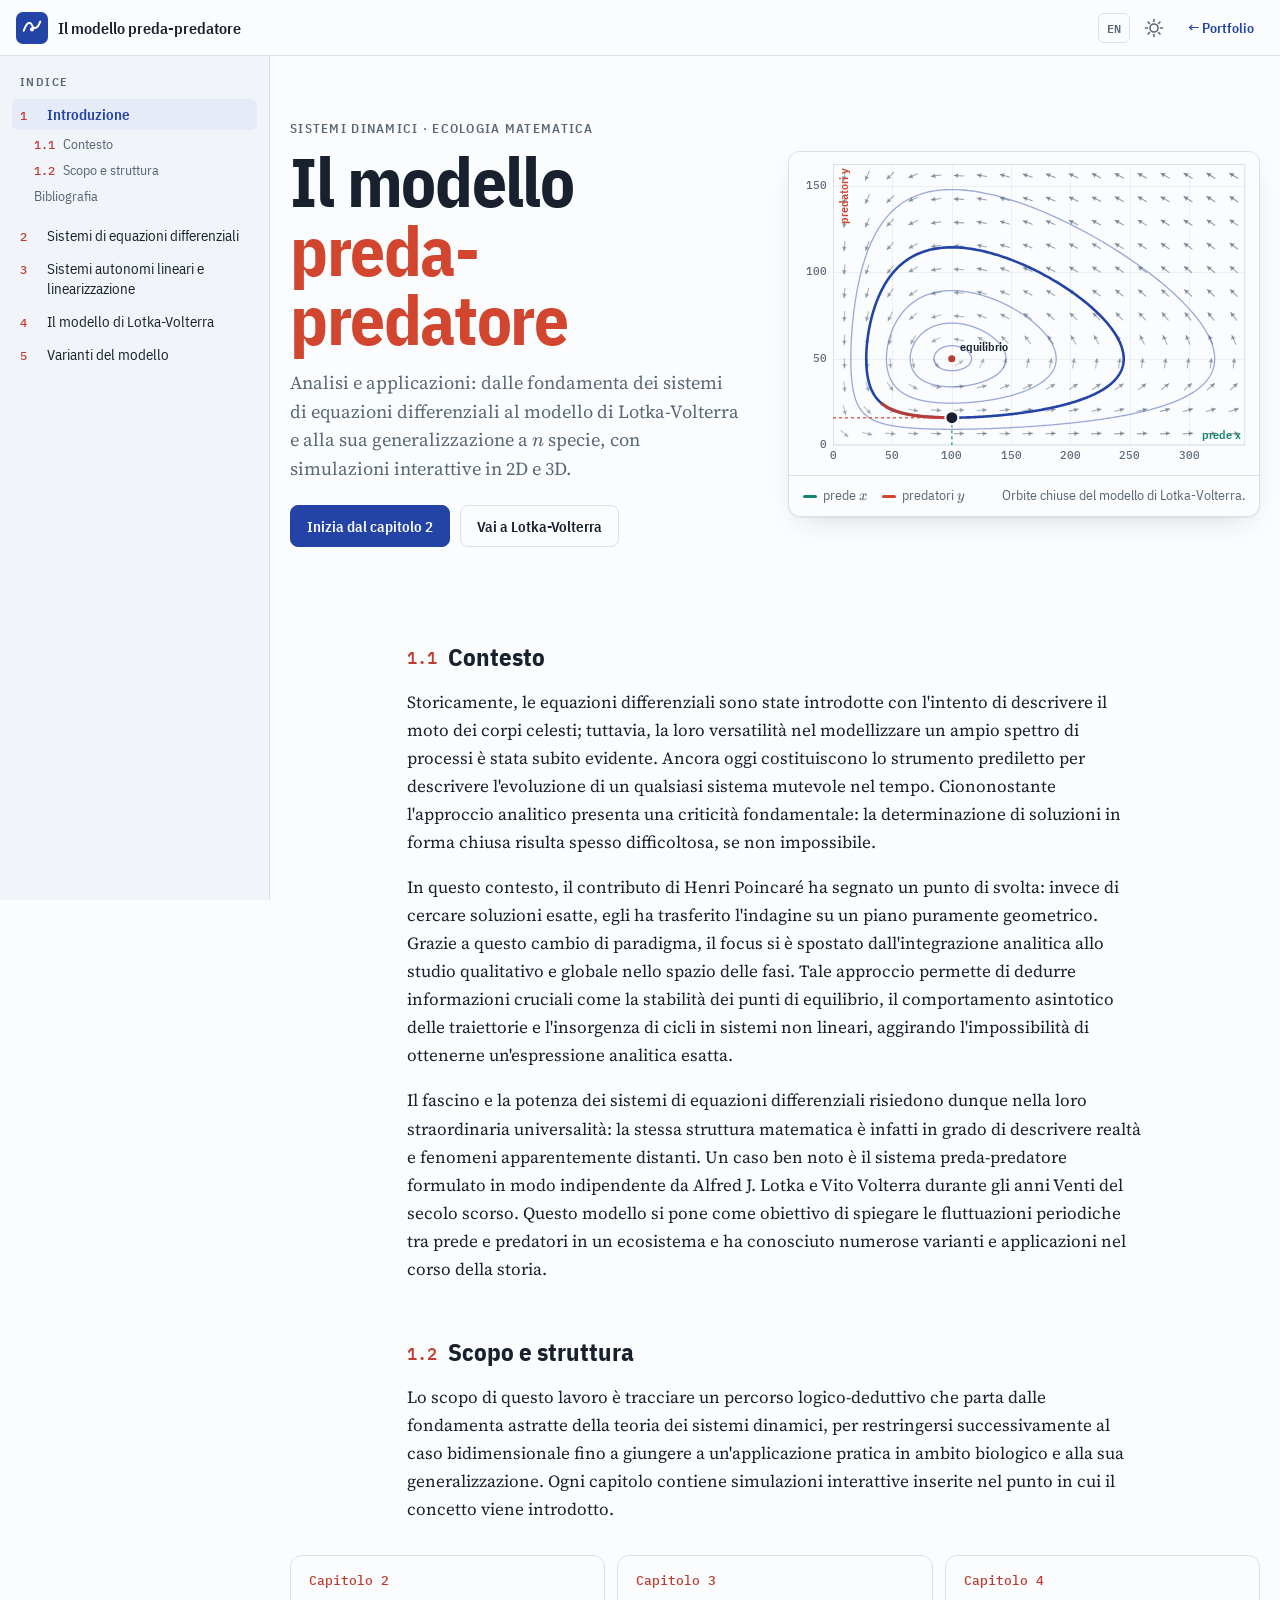
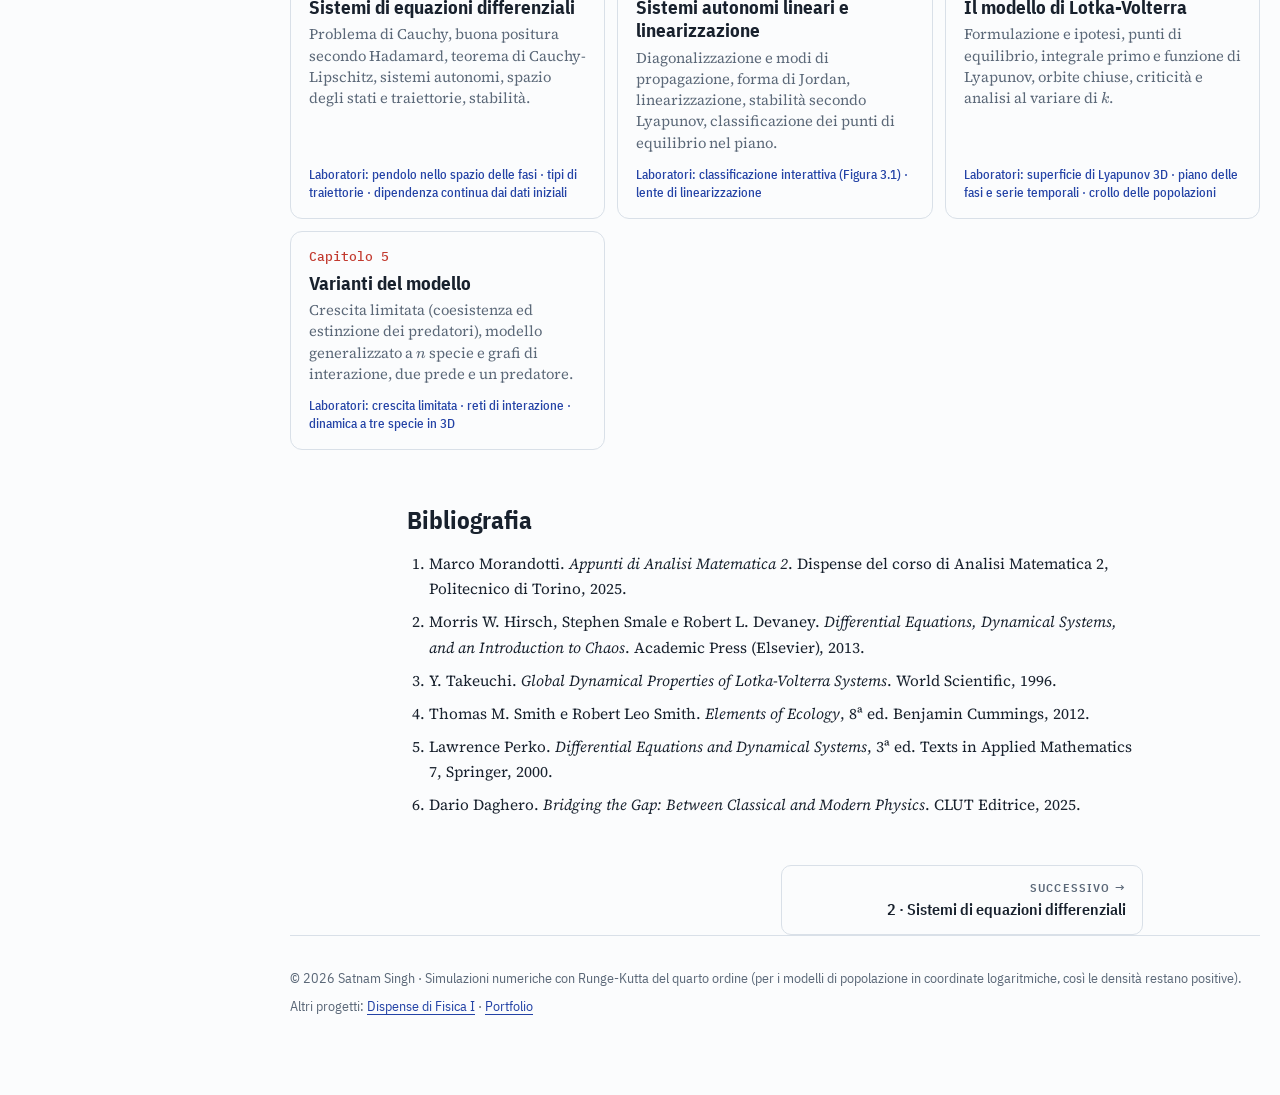
==== index.html @ 23c91676 "Add files via upload" ====
<!doctype html>
<html lang="it">
<head>
<meta charset="utf-8">
<title>Il modello preda-predatore – analisi e applicazioni</title>
<meta name="viewport" content="width=device-width, initial-scale=1, viewport-fit=cover">
<meta name="claude:viewport-fit-sides" content="cover">
<meta name="description" content="Il modello preda-predatore di Lotka-Volterra dalle basi: equazioni differenziali, spazio delle fasi, linearizzazione, funzione di Lyapunov e generalizzazione a n specie, con simulazioni interattive.">
<meta name="author" content="Satnam Singh">
<link rel="canonical" href="https://namsat.github.io/lotka-volterra/">
<meta property="og:title" content="Il modello preda-predatore – analisi e applicazioni">
<meta property="og:description" content="Il modello preda-predatore di Lotka-Volterra dalle basi: equazioni differenziali, spazio delle fasi, linearizzazione, funzione di Lyapunov e generalizzazione a n specie, con simulazioni interattive.">
<meta property="og:type" content="website">
<meta property="og:url" content="https://namsat.github.io/lotka-volterra/">
<meta property="og:site_name" content="Il modello preda-predatore">
<meta property="og:locale" content="it_IT">
<meta property="og:image" content="https://namsat.github.io/lotka-volterra/assets/og.png">
<meta name="twitter:card" content="summary_large_image">
<link rel="icon" href="assets/favicon.svg" type="image/svg+xml">
<link rel="icon" href="assets/favicon-48.png" sizes="48x48" type="image/png">
<link rel="apple-touch-icon" href="assets/apple-touch-icon.png">
<script type="application/ld+json">{"@context": "https://schema.org", "@type": "LearningResource", "headline": "Il modello preda-predatore – analisi e applicazioni", "name": "Il modello preda-predatore – analisi e applicazioni", "inLanguage": "it", "author": {"@type": "Person", "name": "Satnam Singh"}, "url": "https://namsat.github.io/lotka-volterra/", "image": "https://namsat.github.io/lotka-volterra/assets/og.png", "about": ["Lotka-Volterra", "sistemi dinamici", "equazioni differenziali"], "educationalLevel": "Università"}</script><script type="application/ld+json">{"@context": "https://schema.org", "@type": "BreadcrumbList", "itemListElement": [{"@type": "ListItem", "position": 1, "name": "Il modello preda-predatore", "item": "https://namsat.github.io/lotka-volterra/"}]}</script>
<script>try{var t=localStorage.getItem('lv-theme');if(t)document.documentElement.dataset.theme=t}catch(e){}</script>
<link rel="preconnect" href="https://fonts.googleapis.com">
<link rel="preconnect" href="https://fonts.gstatic.com" crossorigin>
<link rel="stylesheet" href="https://fonts.googleapis.com/css2?family=IBM+Plex+Mono:wght@400;500&family=IBM+Plex+Sans+Condensed:wght@500;600;700&family=Source+Serif+4:ital,opsz,wght@0,8..60,400;0,8..60,600;1,8..60,400&display=swap">
<link rel="stylesheet" href="assets/katex.min.css">
<link rel="stylesheet" href="assets/style.css">
</head>
<body>
<a class="skip" href="#main">Vai al contenuto</a>
<header class="top">
  <button class="icon-btn menu-btn" id="menu-btn" aria-label="Apri indice" aria-controls="side-nav" aria-expanded="false"><svg viewBox="0 0 20 20" aria-hidden="true"><path d="M3 5h14M3 10h14M3 15h14"/></svg></button>
  <a class="brand" href="index.html"><span class="brand-mark" aria-hidden="true"><svg viewBox="0 0 24 24"><path d="M3 15c3-9 7-11 9-6s6 4 9-4" fill="none" stroke="#fbfcfd" stroke-width="2.2" stroke-linecap="round"/><circle cx="12" cy="13.5" r="2.2" fill="#fbfcfd"/></svg></span><span class="brand-t">Il modello preda-predatore</span></a>
  <div class="top-r" style="margin-left:auto">
    <a class="en-btn" id="en-btn" href="#" hidden translate="no" lang="en" title="Read in English (Google Translate)">EN</a>
    <button class="icon-btn" id="theme-btn" aria-label="Cambia tema"><svg viewBox="0 0 20 20" aria-hidden="true"><circle cx="10" cy="10" r="4"/><path d="M10 1.5v2M10 16.5v2M1.5 10h2M16.5 10h2M4 4l1.4 1.4M14.6 14.6 16 16M4 16l1.4-1.4M14.6 5.4 16 4"/></svg></button>
    <a class="port" href="/">← Portfolio</a>
  </div>
</header>
<div class="layout">
  <nav class="side-nav" id="side-nav" aria-label="Indice">
    <h2>Indice</h2>
    <ol>
<li><a href="index.html" class="cur" aria-current="page"><span class="n">1</span><span>Introduzione</span></a>
<ol>
<li><a href="#contesto"><span class="n">1.1</span>Contesto</a></li>
<li><a href="#percorso"><span class="n">1.2</span>Scopo e struttura</a></li>
<li><a href="#bibliografia">Bibliografia</a></li>
</ol>
</li>
<li><a href="capitolo-2.html"><span class="n">2</span><span>Sistemi di equazioni differenziali</span></a>
</li>
<li><a href="capitolo-3.html"><span class="n">3</span><span>Sistemi autonomi lineari e linearizzazione</span></a>
</li>
<li><a href="capitolo-4.html"><span class="n">4</span><span>Il modello di Lotka-Volterra</span></a>
</li>
<li><a href="capitolo-5.html"><span class="n">5</span><span>Varianti del modello</span></a>
</li>
</ol>
  </nav>
  <div class="scrim" id="scrim" hidden></div>
  <main class="content" id="main">
<section class="hero">
  <div>
    <p class="eyebrow">Sistemi dinamici · ecologia matematica</p>
    <h1>Il modello <span class="c2">preda-predatore</span></h1>
    <p class="lede">Analisi e applicazioni: dalle fondamenta dei sistemi di equazioni differenziali al modello di Lotka-Volterra e alla sua generalizzazione a <span class="math inline notranslate" translate="no"><span class="katex"><span class="katex-html" aria-hidden="true"><span class="base"><span class="strut" style="height:0.4306em;"></span><span class="mord mathnormal">n</span></span></span></span></span> specie, con simulazioni interattive in 2D e 3D.</p>
    <div class="cta"><a class="btn btn-p" href="capitolo-2.html">Inizia dal capitolo 2</a><a class="btn" href="capitolo-4.html">Vai a Lotka-Volterra</a></div>
  </div>
  <figure class="hero-fig">
    <canvas id="hero-cv" width="640" height="440" aria-label="Animazione di un'orbita di Lotka-Volterra nel piano delle fasi"></canvas>
    <figcaption><span class="legend"><span><i style="background:var(--sp1)"></i>prede <span class="math inline notranslate" translate="no"><span class="katex"><span class="katex-html" aria-hidden="true"><span class="base"><span class="strut" style="height:0.4306em;"></span><span class="mord mathnormal">x</span></span></span></span></span></span><span><i style="background:var(--sp2)"></i>predatori <span class="math inline notranslate" translate="no"><span class="katex"><span class="katex-html" aria-hidden="true"><span class="base"><span class="strut" style="height:0.625em;vertical-align:-0.1944em;"></span><span class="mord mathnormal" style="margin-right:0.0359em;">y</span></span></span></span></span></span></span><span>Orbite chiuse del modello di Lotka-Volterra.</span></figcaption>
  </figure>
</section>

<article class="prose">
<h2 id="contesto"><span class="hn">1.1</span> Contesto</h2>
<p>Storicamente, le equazioni differenziali sono state introdotte con l'intento di descrivere il moto dei corpi celesti; tuttavia, la loro versatilità nel modellizzare un ampio spettro di processi è stata subito evidente. Ancora oggi costituiscono lo strumento prediletto per descrivere l'evoluzione di un qualsiasi sistema mutevole nel tempo. Ciononostante l'approccio analitico presenta una criticità fondamentale: la determinazione di soluzioni in forma chiusa risulta spesso difficoltosa, se non impossibile.</p>
<p>In questo contesto, il contributo di Henri Poincaré ha segnato un punto di svolta: invece di cercare soluzioni esatte, egli ha trasferito l'indagine su un piano puramente geometrico. Grazie a questo cambio di paradigma, il focus si è spostato dall'integrazione analitica allo studio qualitativo e globale nello spazio delle fasi. Tale approccio permette di dedurre informazioni cruciali come la stabilità dei punti di equilibrio, il comportamento asintotico delle traiettorie e l'insorgenza di cicli in sistemi non lineari, aggirando l'impossibilità di ottenerne un'espressione analitica esatta.</p>
<p>Il fascino e la potenza dei sistemi di equazioni differenziali risiedono dunque nella loro straordinaria universalità: la stessa struttura matematica è infatti in grado di descrivere realtà e fenomeni apparentemente distanti. Un caso ben noto è il sistema preda-predatore formulato in modo indipendente da Alfred J. Lotka e Vito Volterra durante gli anni Venti del secolo scorso. Questo modello si pone come obiettivo di spiegare le fluttuazioni periodiche tra prede e predatori in un ecosistema e ha conosciuto numerose varianti e applicazioni nel corso della storia.</p>

<h2 id="percorso"><span class="hn">1.2</span> Scopo e struttura</h2>
<p>Lo scopo di questo lavoro è tracciare un percorso logico-deduttivo che parta dalle fondamenta astratte della teoria dei sistemi dinamici, per restringersi successivamente al caso bidimensionale fino a giungere a un'applicazione pratica in ambito biologico e alla sua generalizzazione. Ogni capitolo contiene simulazioni interattive inserite nel punto in cui il concetto viene introdotto.</p>
</article>

<ol class="chap-cards">
  <li><a href="capitolo-2.html"><span class="card-n">Capitolo 2</span><span class="card-t">Sistemi di equazioni differenziali</span><span class="card-d">Problema di Cauchy, buona positura secondo Hadamard, teorema di Cauchy-Lipschitz, sistemi autonomi, spazio degli stati e traiettorie, stabilità.</span><span class="card-l">Laboratori: pendolo nello spazio delle fasi · tipi di traiettorie · dipendenza continua dai dati iniziali</span></a></li>
  <li><a href="capitolo-3.html"><span class="card-n">Capitolo 3</span><span class="card-t">Sistemi autonomi lineari e linearizzazione</span><span class="card-d">Diagonalizzazione e modi di propagazione, forma di Jordan, linearizzazione, stabilità secondo Lyapunov, classificazione dei punti di equilibrio nel piano.</span><span class="card-l">Laboratori: classificazione interattiva (Figura 3.1) · lente di linearizzazione</span></a></li>
  <li><a href="capitolo-4.html"><span class="card-n">Capitolo 4</span><span class="card-t">Il modello di Lotka-Volterra</span><span class="card-d">Formulazione e ipotesi, punti di equilibrio, integrale primo e funzione di Lyapunov, orbite chiuse, criticità e analisi al variare di <span class="math inline notranslate" translate="no"><span class="katex"><span class="katex-html" aria-hidden="true"><span class="base"><span class="strut" style="height:0.6944em;"></span><span class="mord mathnormal" style="margin-right:0.0315em;">k</span></span></span></span></span>.</span><span class="card-l">Laboratori: superficie di Lyapunov 3D · piano delle fasi e serie temporali · crollo delle popolazioni</span></a></li>
  <li><a href="capitolo-5.html"><span class="card-n">Capitolo 5</span><span class="card-t">Varianti del modello</span><span class="card-d">Crescita limitata (coesistenza ed estinzione dei predatori), modello generalizzato a <span class="math inline notranslate" translate="no"><span class="katex"><span class="katex-html" aria-hidden="true"><span class="base"><span class="strut" style="height:0.4306em;"></span><span class="mord mathnormal">n</span></span></span></span></span> specie e grafi di interazione, due prede e un predatore.</span><span class="card-l">Laboratori: crescita limitata · reti di interazione · dinamica a tre specie in 3D</span></a></li>
</ol>

<article class="prose">
<h2 id="bibliografia">Bibliografia</h2>
<ol class="biblio">
  <li>Marco Morandotti. <em>Appunti di Analisi Matematica 2</em>. Dispense del corso di Analisi Matematica 2, Politecnico di Torino, 2025.</li>
  <li>Morris W. Hirsch, Stephen Smale e Robert L. Devaney. <em>Differential Equations, Dynamical Systems, and an Introduction to Chaos</em>. Academic Press (Elsevier), 2013.</li>
  <li>Y. Takeuchi. <em>Global Dynamical Properties of Lotka-Volterra Systems</em>. World Scientific, 1996.</li>
  <li>Thomas M. Smith e Robert Leo Smith. <em>Elements of Ecology</em>, 8ª ed. Benjamin Cummings, 2012.</li>
  <li>Lawrence Perko. <em>Differential Equations and Dynamical Systems</em>, 3ª ed. Texts in Applied Mathematics 7, Springer, 2000.</li>
  <li>Dario Daghero. <em>Bridging the Gap: Between Classical and Modern Physics</em>. CLUT Editrice, 2025.</li>
</ol>
</article>

    <nav class="pn-row" aria-label="Capitoli"><span></span><a class="pn next" href="capitolo-2.html" rel="next"><span class="pn-l">Successivo →</span><span class="pn-t">2 · Sistemi di equazioni differenziali</span></a></nav>
    <footer class="foot">
      <p>© 2026 Satnam Singh · Simulazioni numeriche con Runge-Kutta del quarto ordine (per i modelli di popolazione in coordinate logaritmiche, così le densità restano positive).</p>
      <p>Altri progetti: <a href="https://namsat.github.io/fisica1/">Dispense di Fisica I</a> · <a href="/">Portfolio</a></p>
    </footer>
  </main>
</div>
<script src="assets/lv.js"></script>
</body>
</html>
---- assets/style.css ----
/* Layout: pagina unica a sezioni; ogni sezione = colonna di testo (~64ch) + laboratorio largo (canvas + pannello controlli).
   Stessa famiglia visiva delle dispense (carta a quadretti, inchiostro blu); le specie hanno colori fissi in tutta la pagina. */
:root {
  --paper: #fbfcfd;
  --surface: #f1f4f8;
  --ink: #18212d;
  --muted: #5b6878;
  --rule: #d9e0e8;
  --grid: rgba(35, 80, 160, .07);
  --accent: #2443a6;
  --accent-soft: #e6ebf8;
  --red: #c23a2f;
  --sp1: #13866f;   /* prede */
  --sp2: #d2462f;   /* predatori */
  --sp3: #b7860b;
  --sp4: #6a4cc2;
  --sp5: #2f7dc4;
  --good: #1b7f4b; --good-bg: #e6f4ec;
  --warn: #9a6700; --warn-bg: #fbf3dc;
  --bad: #b3261e; --bad-bg: #fbe9e7;
  --shadow: 0 1px 2px rgba(20,35,60,.06), 0 10px 30px -14px rgba(20,35,60,.22);
  --f-body: "Source Serif 4", "Source Serif Pro", Georgia, serif;
  --f-ui: "IBM Plex Sans Condensed", "Arial Narrow", "Helvetica Neue", Arial, sans-serif;
  --f-mono: "IBM Plex Mono", ui-monospace, Menlo, Consolas, monospace;
  --top-h: 56px;
}
@media (prefers-color-scheme: dark) {
  :root:not([data-theme="light"]) {
    --paper: #0f141b; --surface: #161d27; --ink: #e2e7ee; --muted: #94a2b4; --rule: #273242;
    --grid: rgba(140,170,255,.06); --accent: #93abff; --accent-soft: #1d2741; --red: #ff8a7a;
    --sp1: #3cc9a6; --sp2: #ff7a5c; --sp3: #f0c04a; --sp4: #a98bff; --sp5: #6db6ff;
    --good: #6fd39b; --good-bg: #13291d; --warn: #f0c04a; --warn-bg: #2a2412; --bad: #ff8a7a; --bad-bg: #2e1715;
    --shadow: 0 1px 2px rgba(0,0,0,.3), 0 10px 30px -14px rgba(0,0,0,.7);
    color-scheme: dark;
  }
}
:root[data-theme="dark"] {
  --paper: #0f141b; --surface: #161d27; --ink: #e2e7ee; --muted: #94a2b4; --rule: #273242;
  --grid: rgba(140,170,255,.06); --accent: #93abff; --accent-soft: #1d2741; --red: #ff8a7a;
  --sp1: #3cc9a6; --sp2: #ff7a5c; --sp3: #f0c04a; --sp4: #a98bff; --sp5: #6db6ff;
  --good: #6fd39b; --good-bg: #13291d; --warn: #f0c04a; --warn-bg: #2a2412; --bad: #ff8a7a; --bad-bg: #2e1715;
  --shadow: 0 1px 2px rgba(0,0,0,.3), 0 10px 30px -14px rgba(0,0,0,.7);
  color-scheme: dark;
}
*, *::before, *::after { box-sizing: border-box; }
html { scroll-padding-top: calc(var(--top-h) + 16px); -webkit-text-size-adjust: 100%; }
body { margin: 0; background: var(--paper); color: var(--ink); font: 400 1.0625rem/1.65 var(--f-body); }
body::before { content: ""; position: fixed; inset: 0 0 auto; height: env(safe-area-inset-top, 0px); z-index: 60; background: var(--paper); }
a { color: var(--accent); text-underline-offset: .18em; }
:focus-visible { outline: 2px solid var(--accent); outline-offset: 2px; border-radius: 3px; }
button, input, select { font: inherit; color: inherit; }
.skip { position: absolute; left: -999px; top: 8px; z-index: 100; background: var(--accent); color: var(--paper); padding: 6px 12px; }
.skip:focus { left: 16px; }
.c1 { color: var(--sp1); } .c2 { color: var(--sp2); } .c3 { color: var(--sp3); }

/* top bar */
.top { position: sticky; top: env(safe-area-inset-top, 0px); z-index: 50; height: var(--top-h); display: flex; align-items: center; gap: 14px;
  padding-left: max(16px, env(safe-area-inset-left, 0px)); padding-right: max(16px, env(safe-area-inset-right, 0px));
  background: color-mix(in srgb, var(--paper) 88%, transparent); backdrop-filter: saturate(1.4) blur(10px); -webkit-backdrop-filter: saturate(1.4) blur(10px);
  border-bottom: 1px solid var(--rule); }
.brand { display: flex; align-items: center; gap: 10px; text-decoration: none; color: var(--ink); flex: none; }
.brand-mark { width: 32px; height: 32px; border-radius: 7px; background: var(--accent); display: grid; place-items: center; }
.brand-mark svg { width: 22px; height: 22px; }
.brand-t { font: 600 1rem var(--f-ui); white-space: nowrap; }
.secnav { display: flex; gap: 2px; overflow-x: auto; scrollbar-width: none; min-width: 0; flex: 1; justify-content: center; }
.secnav::-webkit-scrollbar { display: none; }
.secnav a { font: 500 .88rem var(--f-ui); color: var(--muted); text-decoration: none; padding: 6px 10px; border-radius: 6px; white-space: nowrap; }
.secnav a span { font-family: var(--f-mono); font-size: .78em; color: var(--red); margin-right: 4px; }
.secnav a:hover { color: var(--ink); background: var(--surface); }
.secnav a.on { color: var(--accent); background: var(--accent-soft); }
.top-r { display: flex; align-items: center; gap: 6px; flex: none; }
.icon-btn { display: grid; place-items: center; width: 36px; height: 36px; border: 0; background: none; border-radius: 8px; cursor: pointer; color: var(--muted); }
.icon-btn:hover { background: var(--surface); color: var(--ink); }
.icon-btn svg { width: 20px; height: 20px; fill: none; stroke: currentColor; stroke-width: 1.6; stroke-linecap: round; }
.en-btn { display: inline-flex; align-items: center; height: 30px; padding: 0 8px; border: 1.5px solid var(--rule); border-radius: 6px; font: 600 .78rem var(--f-mono); color: var(--muted); text-decoration: none; }
.en-btn:hover { border-color: var(--accent); color: var(--accent); }
.en-btn[hidden] { display: none; }
.port { font: 600 .9rem var(--f-ui); text-decoration: none; padding: 8px 10px; border-radius: 8px; white-space: nowrap; }
.port:hover { background: var(--accent-soft); }

/* page */
main { padding-left: max(16px, env(safe-area-inset-left, 0px)); padding-right: max(16px, env(safe-area-inset-right, 0px)); }
.wrap { max-width: 1180px; margin: 0 auto; }
.hero { display: grid; grid-template-columns: minmax(0, 1fr) minmax(0, 1.05fr); gap: 48px; align-items: center; padding-block: 56px 40px; }
.eyebrow { margin: 0 0 10px; font: 600 .8rem var(--f-ui); letter-spacing: .1em; text-transform: uppercase; color: var(--muted); }
.hero h1 { margin: 0 0 16px; font: 700 clamp(2.6rem, 1.6rem + 3.8vw, 4.3rem)/1.0 var(--f-ui); letter-spacing: -.02em; text-wrap: balance; }
.hero h1 .c1, .hero h1 .c2 { font-style: normal; }
.lede { margin: 0 0 22px; font-size: 1.15rem; line-height: 1.55; color: var(--muted); max-width: 34em; }
.toc { list-style: none; margin: 0; padding: 0; display: grid; gap: 2px; max-width: 30rem; border-top: 1px solid var(--rule); }
.toc a { display: grid; grid-template-columns: 2.2em minmax(0, 1fr); gap: 8px; padding: 9px 4px; border-bottom: 1px solid var(--rule); text-decoration: none; color: var(--ink); font: 500 1rem var(--f-ui); }
.toc a:hover { background: var(--surface); }
.toc .n { font: 500 .82rem var(--f-mono); color: var(--red); padding-top: .15em; }
.toc small { display: block; font: 400 .85rem var(--f-body); color: var(--muted); }
.hero-fig { margin: 0; border: 1px solid var(--rule); border-radius: 12px; background: var(--paper); box-shadow: var(--shadow); overflow: hidden; }
.hero-fig canvas { display: block; width: 100%; aspect-ratio: 16 / 11; }
.hero-fig figcaption { padding: 10px 14px; border-top: 1px solid var(--rule); font: 400 .86rem/1.45 var(--f-ui); color: var(--muted); display: flex; gap: 14px; flex-wrap: wrap; justify-content: space-between; }
.legend { display: inline-flex; gap: 14px; flex-wrap: wrap; }
.legend i { display: inline-block; width: 14px; height: 3px; border-radius: 2px; vertical-align: middle; margin-right: 6px; }

/* sections */
.sec { padding-block: 56px 24px; border-top: 1px solid var(--rule); }
.sec-head { max-width: 46rem; }
.sec-n { font: 500 .85rem var(--f-mono); color: var(--red); margin: 0 0 6px; }
.sec h2 { margin: 0 0 14px; font: 700 clamp(1.7rem, 1.3rem + 1.5vw, 2.3rem)/1.12 var(--f-ui); letter-spacing: -.01em; text-wrap: balance; }
.prose { max-width: 46rem; }
.prose p { margin: 0 0 1em; }
.prose ul { margin: 0 0 1em; padding-left: 1.3em; }
.prose li { margin: .3em 0; }
.prose h3 { font: 600 1.15rem var(--f-ui); margin: 1.6em 0 .5em; }
.math.display { display: block; overflow-x: auto; overflow-y: hidden; margin: .9em 0; padding: 2px 0; }
.katex-display { margin: 0; }
.katex { font-size: 1.07em; }
.cols { display: grid; grid-template-columns: minmax(0, 1fr) minmax(0, 1fr); gap: 8px 40px; max-width: 100%; }
.note { font: 400 .95rem/1.55 var(--f-body); color: var(--muted); }

/* lab */
.lab { margin: 28px 0 8px; border: 1px solid var(--rule); border-radius: 14px; background: var(--paper); box-shadow: var(--shadow); overflow: hidden; }
.lab-bar { display: flex; align-items: center; gap: 10px 16px; flex-wrap: wrap; padding: 10px 14px; border-bottom: 1px solid var(--rule); background: var(--surface); }
.lab-tag { font: 600 .74rem var(--f-ui); letter-spacing: .12em; text-transform: uppercase; color: var(--muted); }
.presets { display: flex; flex-wrap: wrap; gap: 6px; }
.chip { border: 1px solid var(--rule); background: var(--paper); border-radius: 999px; padding: 5px 12px; font: 500 .85rem var(--f-ui); cursor: pointer; color: var(--ink); }
.chip:hover { border-color: var(--accent); }
.chip[aria-pressed="true"] { background: var(--accent); border-color: var(--accent); color: var(--paper); }
.lab-body { display: grid; grid-template-columns: minmax(0, 1fr) 320px; }
.lab-main { min-width: 0; border-right: 1px solid var(--rule); display: grid; }
.lab-main canvas { display: block; width: 100%; touch-action: none; }
.cv-plane { aspect-ratio: 4 / 3; cursor: crosshair; }
.cv-ts { aspect-ratio: 4 / 1.25; border-top: 1px solid var(--rule); }
.cv-3d { aspect-ratio: 4 / 3; cursor: grab; }
.cv-3d:active { cursor: grabbing; }
.hint { padding: 8px 14px; font: 400 .82rem var(--f-ui); color: var(--muted); border-top: 1px solid var(--rule); }
.side { padding: 14px 16px 18px; display: flex; flex-direction: column; gap: 16px; min-width: 0; }
.side h4 { margin: 0 0 6px; font: 600 .72rem var(--f-ui); letter-spacing: .12em; text-transform: uppercase; color: var(--muted); }
.ctl { display: grid; grid-template-columns: minmax(2.4em, max-content) minmax(0, 1fr) 4.2em; align-items: center; gap: 8px; margin: 4px 0; }
.ctl label { font-size: 1rem; }
.ctl output { font: 500 .85rem var(--f-mono); text-align: right; font-variant-numeric: tabular-nums; }
.ctl-sub { grid-column: 2 / 4; margin-top: -6px; font: 400 .74rem var(--f-ui); color: var(--muted); }
input[type="range"] { width: 100%; accent-color: var(--accent); height: 22px; }
.toggles { display: flex; flex-wrap: wrap; gap: 6px 14px; font: 400 .88rem var(--f-ui); }
.toggles label { display: inline-flex; gap: 6px; align-items: center; cursor: pointer; }
.toggles input { accent-color: var(--accent); }
.ro { display: grid; grid-template-columns: minmax(6.5em, max-content) minmax(0, 1fr); gap: 4px 12px; font: 400 .88rem var(--f-ui); }
.ro dt { color: var(--muted); }
.ro dt { max-width: 11em; }
.ro dd { margin: 0; font-family: var(--f-mono); font-size: .86rem; text-align: right; font-variant-numeric: tabular-nums; }
.status { padding: 10px 12px; border-radius: 8px; font: 500 .92rem/1.4 var(--f-ui); background: var(--surface); }
.status b { display: block; font-weight: 700; }
.status small { display: block; font-weight: 400; font-size: .85rem; opacity: .9; margin-top: 2px; }
.status.good { background: var(--good-bg); color: var(--good); }
.status.warn { background: var(--warn-bg); color: var(--warn); }
.status.bad { background: var(--bad-bg); color: var(--bad); }
.btn { display: inline-flex; align-items: center; justify-content: center; gap: 6px; padding: 7px 12px; border-radius: 8px; border: 1.5px solid var(--rule); background: var(--paper); font: 600 .88rem var(--f-ui); cursor: pointer; color: var(--ink); }
.btn:hover { border-color: var(--accent); }
.btn-row { display: flex; flex-wrap: wrap; gap: 6px; }
.try { margin: 18px 0 0; padding: 14px 18px; border-left: 3px solid var(--accent); background: var(--accent-soft); border-radius: 4px 10px 10px 4px; max-width: 46rem; }
.try h4 { margin: 0 0 6px; font: 700 .78rem var(--f-ui); letter-spacing: .1em; text-transform: uppercase; color: var(--accent); }
.try ul { margin: 0; padding-left: 1.2em; }
.try li { margin: .3em 0; }
.try button.link { border: 0; background: none; padding: 0; color: var(--accent); text-decoration: underline; text-underline-offset: .18em; cursor: pointer; font: inherit; }

/* trace-det */
.cv-td { width: 100%; aspect-ratio: 1 / .8; border: 1px solid var(--rule); border-radius: 8px; cursor: grab; touch-action: none; }
/* matrix editor */
.mat { display: grid; gap: 4px; align-items: center; }
.mat input { width: 100%; min-width: 0; padding: 4px 3px; border: 1px solid var(--rule); border-radius: 5px; background: var(--paper); font: 500 .8rem var(--f-mono); text-align: center; }
.mat input:focus { border-color: var(--accent); outline: none; }
.mat.wide input { font-size: .7rem; padding: 4px 1px; }
.mat .h { font: 600 .74rem var(--f-mono); text-align: center; color: var(--muted); }
.mat input.pos { color: var(--good); } .mat input.neg { color: var(--bad); }
.graph { width: 100%; aspect-ratio: 1 / .78; }
.n-row { display: flex; align-items: center; gap: 8px; flex-wrap: wrap; font: 400 .88rem var(--f-ui); }
.n-row select { padding: 4px 6px; border-radius: 6px; border: 1px solid var(--rule); background: var(--paper); }
.quad { display: grid; grid-template-columns: 1fr 1fr; gap: 6px; max-width: 22rem; margin: 1em 0; font: 500 .85rem var(--f-ui); }
.quad div { padding: 10px; border-radius: 8px; text-align: center; }
.quad b { display: block; font-family: var(--f-mono); font-weight: 500; }
.q-pp { background: var(--warn-bg); color: var(--warn); } .q-mu { background: var(--good-bg); color: var(--good); } .q-co { background: var(--bad-bg); color: var(--bad); }

.foot { padding-block: 32px 48px; border-top: 1px solid var(--rule); font: 400 .88rem/1.55 var(--f-ui); color: var(--muted); }
.foot p { margin: 0 0 .4em; }

@media (max-width: 1000px) {
  .lab-body { grid-template-columns: minmax(0, 1fr); }
  .lab-main { border-right: 0; border-bottom: 1px solid var(--rule); }
  .hero { grid-template-columns: minmax(0, 1fr); gap: 28px; padding-block: 32px 24px; }
  .secnav { display: none; }
  .top-r { margin-left: auto; }
  .cols { grid-template-columns: minmax(0, 1fr); }
}
@media (max-width: 560px) {
  body { font-size: 1rem; }
  .brand-t { display: none; }
  .cv-ts { aspect-ratio: 4 / 1.7; }
  .sec { padding-block: 40px 16px; }
}
@media (prefers-reduced-motion: reduce) { *, *::before, *::after { transition: none !important; animation: none !important; } }

/* ===== multipage layout ===== */
.layout { display: grid; grid-template-columns: 270px minmax(0, 1fr); }
.side-nav { position: sticky; top: calc(var(--top-h) + env(safe-area-inset-top, 0px)); align-self: start; height: calc(100dvh - var(--top-h) - env(safe-area-inset-top, 0px)); overflow-y: auto;
  border-right: 1px solid var(--rule); background: var(--surface); padding: 18px 12px 40px max(12px, env(safe-area-inset-left, 0px)); font-family: var(--f-ui); scrollbar-width: thin; }
.side-nav h2 { margin: 0 8px 10px; font: 600 .74rem var(--f-ui); letter-spacing: .12em; text-transform: uppercase; color: var(--muted); }
.side-nav ol { list-style: none; margin: 0; padding: 0; }
.side-nav > ol > li { margin-bottom: 2px; }
.side-nav a { display: flex; gap: 8px; align-items: baseline; padding: 6px 8px; border-radius: 6px; color: var(--ink); text-decoration: none; font-size: .93rem; line-height: 1.3; }
.side-nav a:hover { background: var(--rule); }
.side-nav a .n { font: 500 .74rem var(--f-mono); color: var(--red); flex: none; min-width: 1.6em; }
.side-nav a.cur { background: var(--accent-soft); color: var(--accent); font-weight: 600; }
.side-nav ol ol { padding: 2px 0 8px 14px; }
.side-nav ol ol a { font-size: .86rem; color: var(--muted); padding: 4px 8px; }
.side-nav ol ol a:hover { color: var(--ink); }
.side-nav ol ol a.on { color: var(--accent); }
.side-nav ol ol ol { padding: 0 0 2px 12px; }
.side-nav ol ol ol a { font-size: .82rem; }
.content { min-width: 0; padding-left: max(20px, env(safe-area-inset-left, 0px)); padding-right: max(20px, env(safe-area-inset-right, 0px)); padding-block: 8px 24px; }
.content > * { max-width: 1120px; margin-left: auto; margin-right: auto; }
.content > .prose, .content > .ch-h, .content > article { max-width: 46rem; }
.menu-btn { display: none; }
.scrim { position: fixed; inset: 0; z-index: 44; background: rgba(10, 15, 25, .45); }

.ch-h { padding-block: 40px 8px; }
.ch-h h1 { margin: 0; font: 700 clamp(2rem, 1.4rem + 2.4vw, 2.9rem)/1.08 var(--f-ui); letter-spacing: -.015em; text-wrap: balance; }
.prose h2 { font: 700 1.55rem/1.25 var(--f-ui); margin: 2.2em 0 .6em; text-wrap: balance; }
.prose h3 { font: 700 1.25rem/1.3 var(--f-ui); margin: 1.9em 0 .5em; }
.prose h4 { font: 600 1.05rem/1.35 var(--f-ui); margin: 1.6em 0 .4em; }
.hn { font-family: var(--f-mono); font-weight: 500; color: var(--red); font-size: .7em; margin-right: .35em; vertical-align: .1em; }
.intro { font-size: 1.1rem; color: var(--muted); }
.prose ol { padding-left: 1.4em; }
.prose li > .math.display { margin: .6em 0; }
.thm { margin: 1.3em 0; padding: .3em 1.1em .4em; border-left: 3px solid var(--tc); background: var(--tb); border-radius: 3px 8px 8px 3px; }
.thm > :last-child { margin-bottom: .6em; }
.thm-h { margin: .7em 0 .35em !important; font: 400 .98rem var(--f-ui); color: var(--tc); }
.thm-h b { font-weight: 700; letter-spacing: .01em; }
.thm.def { --tc: var(--accent); --tb: var(--accent-soft); }
.thm.teo { --tc: var(--red); --tb: var(--bad-bg); }
.thm.prop { --tc: var(--good); --tb: var(--good-bg); }
.fn a { text-decoration: none; font-family: var(--f-mono); }
.fnote { font-size: .88rem; color: var(--muted); border-top: 1px solid var(--rule); padding-top: .6em; }
pre.code { background: var(--surface); border: 1px solid var(--rule); border-radius: 8px; padding: 12px 14px; overflow-x: auto; font: 400 .82rem/1.55 var(--f-mono); }
pre.code .k { color: var(--accent); font-weight: 500; } pre.code .c { color: var(--good); } pre.code .s { color: var(--sp4); }
.biblio { padding-left: 1.6em; font-size: .96rem; }
.biblio li { margin: .5em 0; }
.cta { display: flex; flex-wrap: wrap; gap: 10px; }
.btn-p { background: var(--accent); border-color: var(--accent); color: var(--paper); }
a.btn { text-decoration: none; padding: 10px 16px; font-size: .95rem; }
.chap-cards { list-style: none; padding: 0; margin: 32px auto; display: grid; grid-template-columns: repeat(auto-fill, minmax(250px, 1fr)); gap: 12px; }
.chap-cards a { display: flex; flex-direction: column; gap: 6px; height: 100%; padding: 16px 18px; border: 1px solid var(--rule); border-radius: 12px; text-decoration: none; color: var(--ink); background: var(--paper); }
.chap-cards a:hover { border-color: var(--accent); box-shadow: var(--shadow); }
.card-n { font: 500 .8rem var(--f-mono); color: var(--red); }
.card-t { font: 700 1.2rem/1.2 var(--f-ui); }
.card-d { font-size: .92rem; line-height: 1.45; color: var(--muted); }
.card-l { margin-top: auto; padding-top: 6px; font: 500 .8rem/1.4 var(--f-ui); color: var(--accent); }
.pn-row { display: grid; grid-template-columns: 1fr 1fr; gap: 12px; margin-top: 48px !important; max-width: 46rem !important; }
.pn { display: flex; flex-direction: column; gap: 4px; padding: 14px 16px; border: 1px solid var(--rule); border-radius: 10px; text-decoration: none; color: var(--ink); }
.pn:hover { border-color: var(--accent); background: var(--surface); }
.pn.next { text-align: right; grid-column: 2; }
.pn-l { font: 600 .74rem var(--f-ui); letter-spacing: .1em; text-transform: uppercase; color: var(--muted); }
.pn-t { font: 600 1rem/1.3 var(--f-ui); }

/* fig 3.1 tree */
.tree { padding: 14px; border-bottom: 1px solid var(--rule); display: grid; gap: 10px; font-family: var(--f-ui); }
.t-root { text-align: center; }
.node { display: inline-block; padding: 3px 10px; border: 1px solid var(--rule); border-radius: 6px; background: var(--surface); font: 600 .85rem var(--f-ui); }
.node.sm { font-size: .78rem; font-weight: 500; }
.t-cols { display: grid; grid-template-columns: 1.25fr 1fr 1.25fr; gap: 12px; }
.t-col, .t-sub { display: flex; flex-direction: column; align-items: center; gap: 8px; min-width: 0; }
.t-col { border-top: 2px solid var(--rule); padding-top: 10px; }
.leaves { display: flex; flex-wrap: wrap; gap: 6px; justify-content: center; }
.leaf { width: 104px; display: flex; flex-direction: column; align-items: center; gap: 3px; padding: 6px 4px; border: 1px solid var(--rule); border-radius: 8px; background: var(--paper); cursor: pointer; }
.leaf:hover { border-color: var(--accent); }
.leaf.on { border-color: var(--accent); background: var(--accent-soft); box-shadow: 0 0 0 2px var(--accent) inset; }
.leaf canvas { width: 64px; height: 64px; border-radius: 4px; }
.leaf-t { font: 600 .74rem/1.15 var(--f-ui); text-align: center; }
.leaf-c { font: 400 .68rem var(--f-mono); color: var(--muted); text-align: center; }

/* pendulum */
.cv-pend { width: 100%; aspect-ratio: 1 / .75; border: 1px solid var(--rule); border-radius: 8px; }

/* table 4.1 */
.lab-narrow { max-width: 46rem !important; }
.tab-wrap { padding: 16px; display: flex; flex-direction: column; align-items: center; gap: 10px; }
.dtab { border-collapse: collapse; font: 400 .92rem var(--f-ui); min-width: min(100%, 22rem); }
.dtab th { text-align: left; font-weight: 700; padding: 6px 12px; border-bottom: 1.5px solid var(--ink); }
.dtab td { padding: 5px 12px; border-bottom: 1px solid var(--rule); }
.dtab input { width: 6.5em; padding: 3px 6px; border: 1px solid var(--rule); border-radius: 5px; background: var(--paper); font: 500 .88rem var(--f-mono); text-align: right; }
.dtab .num { font: 500 .9rem var(--f-mono); color: var(--red); white-space: nowrap; }
.tab-arrow { font-size: 1.4rem; color: var(--muted); }
.tab-k { margin: 4px 0 0; font: 400 .88rem var(--f-ui); color: var(--muted); text-align: center; max-width: 34rem; }
.kcases { list-style: none; padding-left: 0 !important; }
.kcases li { margin: .7em 0; }
.kcases .chip { margin-right: 6px; padding: 2px 10px; font-size: .78rem; }

/* fig 5.3 */
.quad-wrap { display: grid; grid-template-columns: minmax(0, 320px) minmax(0, 1fr); gap: 8px; align-items: center; padding: 10px; }
#quad-svg { width: 100%; touch-action: none; }
/* figs 5.4–5.7 */
.net-body { display: grid; grid-template-columns: minmax(0, 0.9fr) minmax(0, 1.1fr) minmax(0, 1fr); gap: 16px; padding: 14px; align-items: start; }
.mat-sym { display: grid; gap: 4px; }
.mat-sym .cell { aspect-ratio: 1.3 / 1; min-width: 0; border: 1px solid var(--rule); border-radius: 6px; background: var(--paper); font: 500 .82rem var(--f-mono); cursor: pointer; color: var(--muted); padding: 0; }
.mat-sym .cell:hover { border-color: var(--accent); }
.mat-sym .cell.gen { color: var(--ink); background: var(--surface); }
.mat-sym .cell.pos { color: var(--good); background: var(--good-bg); border-color: var(--good); }
.mat-sym .cell.neg { color: var(--bad); background: var(--bad-bg); border-color: var(--bad); }
.mat-sym .cell sub { font-size: .7em; }
.mat-sym .cell b { margin-left: 2px; }
.net-graph { aspect-ratio: 340 / 280; }
.net-cap { margin: 0 0 10px; font: 400 .92rem/1.5 var(--f-body); }
button.link { border: 0; background: none; padding: 0; color: var(--accent); text-decoration: underline; text-underline-offset: .18em; cursor: pointer; font: inherit; }

@media (max-width: 1000px) {
  .layout { grid-template-columns: minmax(0, 1fr); }
  .menu-btn { display: grid; margin-left: -8px; }
  .side-nav { position: fixed; z-index: 45; left: 0; top: calc(var(--top-h) + env(safe-area-inset-top, 0px)); bottom: 0; height: auto; width: min(320px, 86vw); transform: translateX(-102%); transition: transform .25s ease; box-shadow: var(--shadow); }
  body.nav-open .side-nav { transform: none; }
  .t-cols { grid-template-columns: minmax(0, 1fr); }
  .net-body, .quad-wrap { grid-template-columns: minmax(0, 1fr); }
  .pn-row { grid-template-columns: minmax(0, 1fr); }
  .pn.next { grid-column: 1; }
}

.side .math.display { font-size: .86em; }
/* keep equation numbers clear of wide equations: the row grows and scrolls instead of overlapping */
.math.display .katex-display > .katex > .katex-html { min-width: fit-content; }
.math.display .katex-display > .katex > .katex-html:has(> .tag) { padding-right: 3.6em; padding-left: 3.6em; }
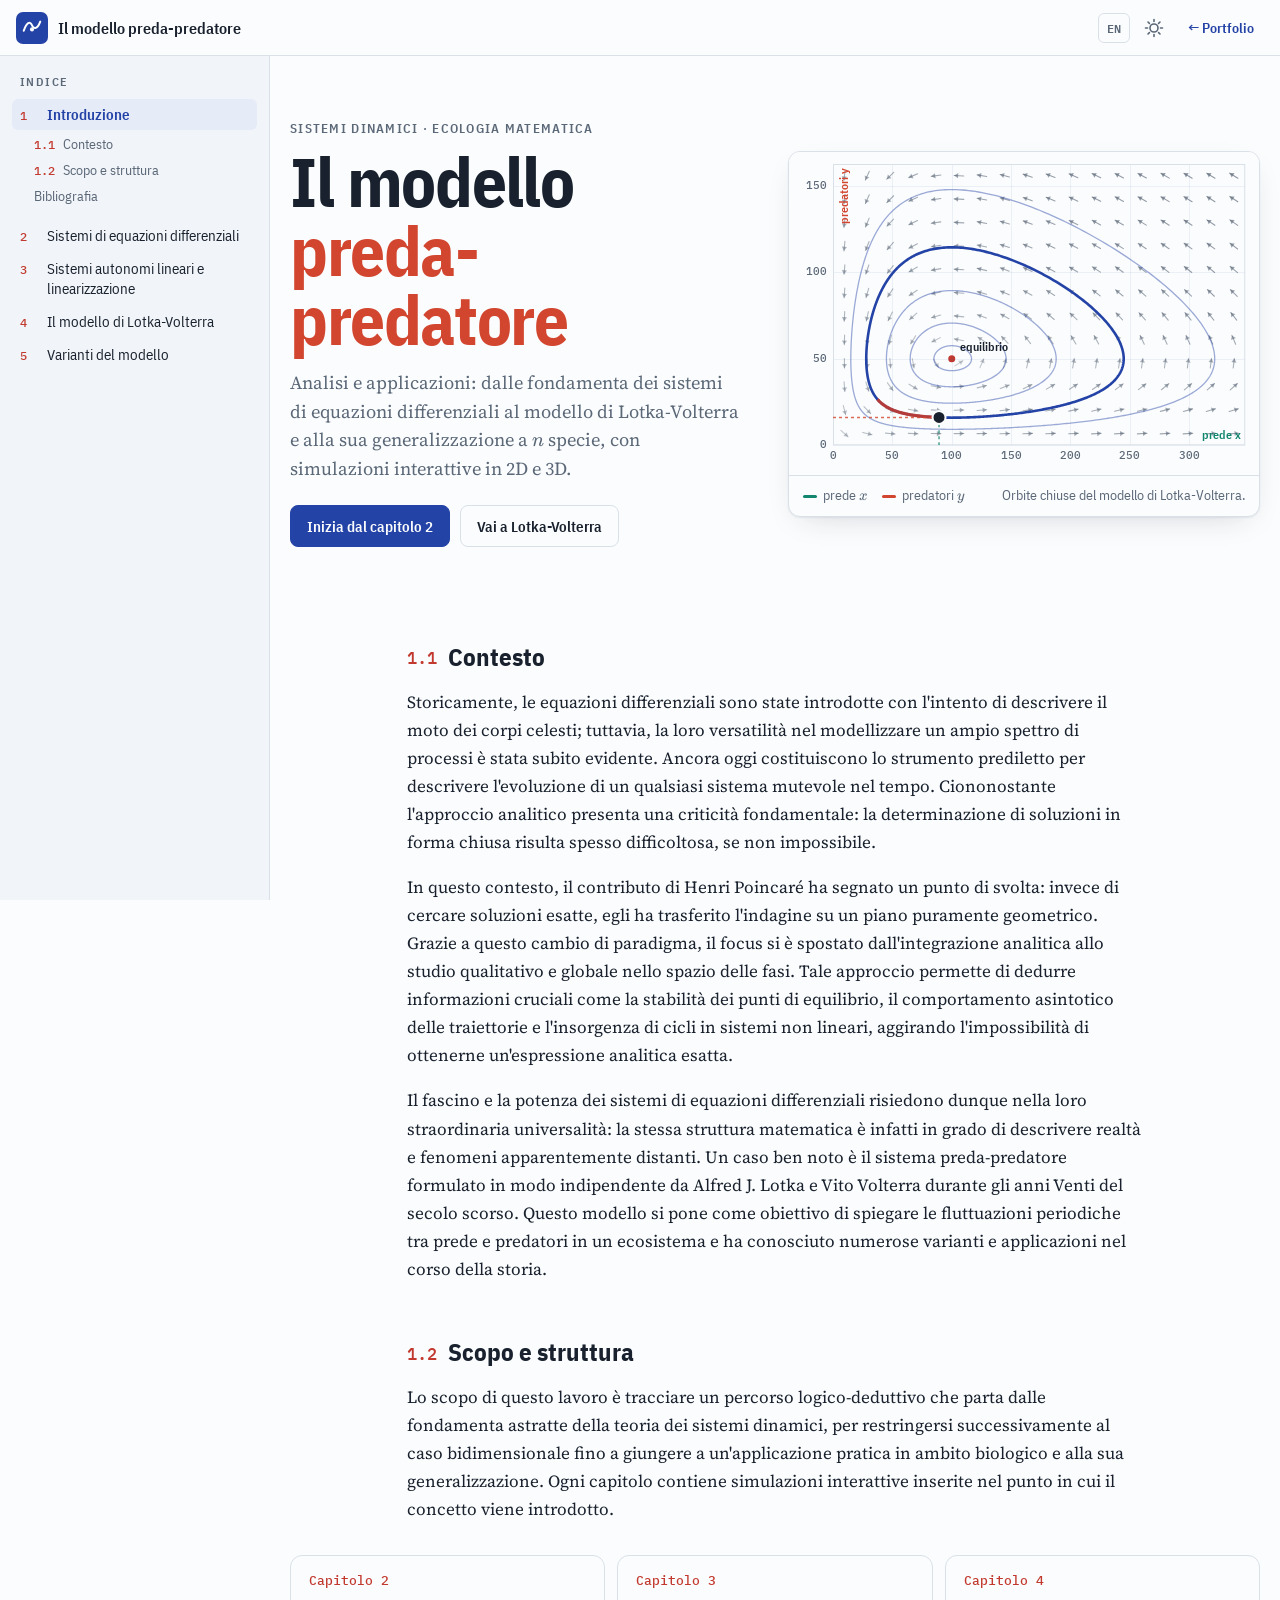
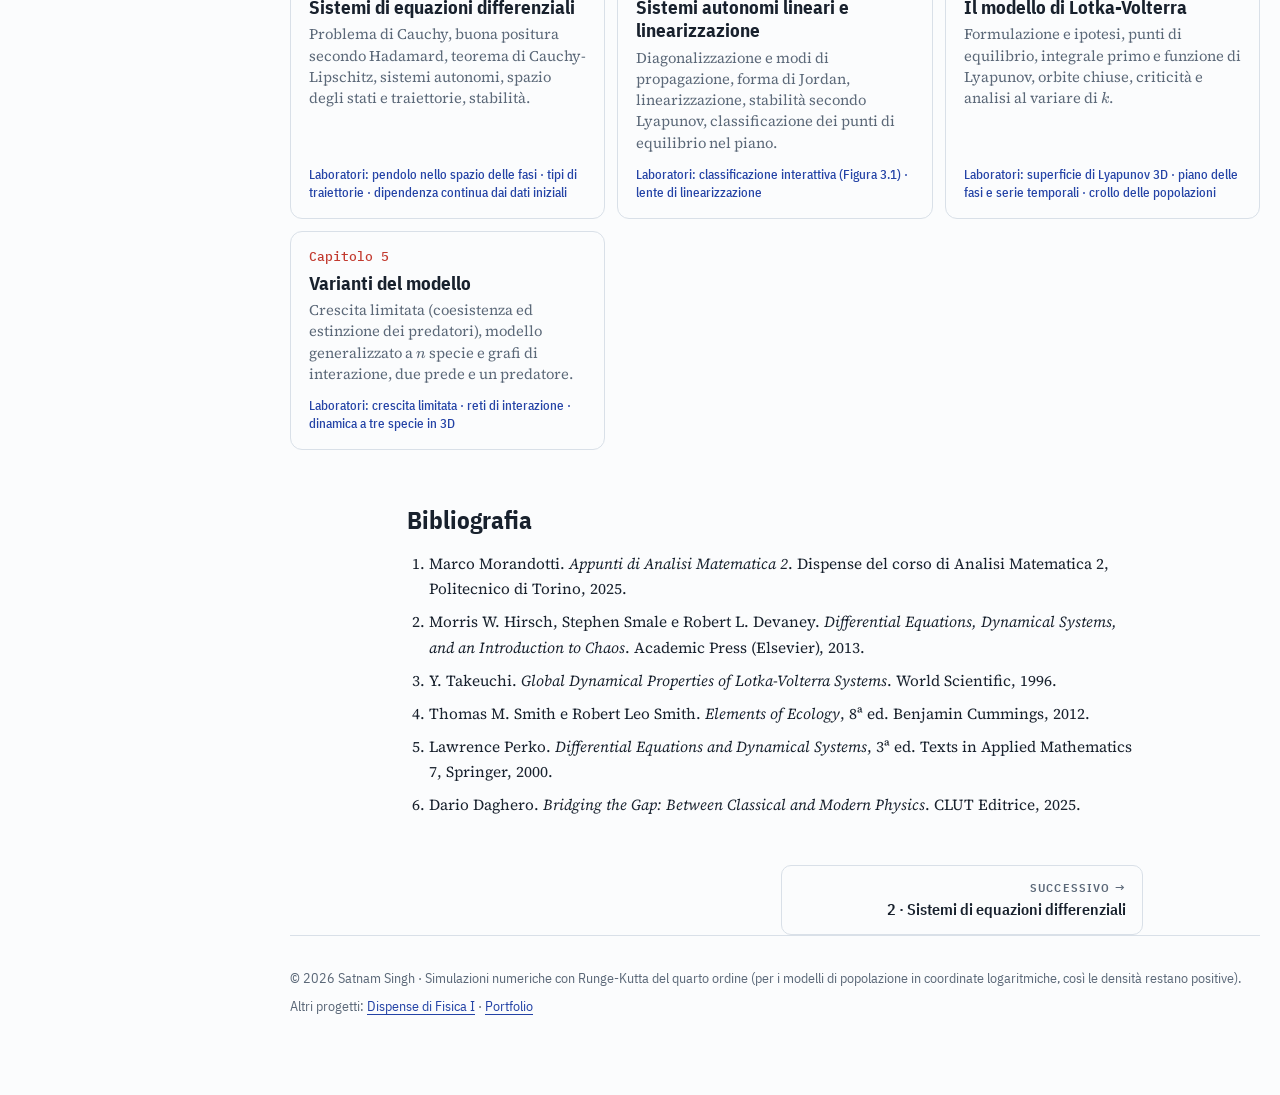
==== commit b50f38a9: "Add files via upload" ====
--- a/index.html
+++ b/index.html
@@ -26,6 +26,46 @@
 <link rel="stylesheet" href="https://fonts.googleapis.com/css2?family=IBM+Plex+Mono:wght@400;500&family=IBM+Plex+Sans+Condensed:wght@500;600;700&family=Source+Serif+4:ital,opsz,wght@0,8..60,400;0,8..60,600;1,8..60,400&display=swap">
 <link rel="stylesheet" href="assets/katex.min.css">
 <link rel="stylesheet" href="assets/style.css">
+<!-- analytics:start -->
+<!-- Google tag (gtag.js) + consenso -->
+<script>
+(function(){
+  if(!/(^|\.)namsat\.github\.io$/.test(location.hostname))return;
+  var ID='G-EHDDLEJ30T',K='ss-consent',w=window,d=document;
+  w.dataLayer=w.dataLayer||[];function gtag(){dataLayer.push(arguments)}w.gtag=gtag;
+  var c=null;try{c=localStorage.getItem(K)}catch(e){}
+  gtag('consent','default',{ad_storage:'denied',ad_user_data:'denied',ad_personalization:'denied',analytics_storage:c==='y'?'granted':'denied'});
+  gtag('js',new Date());gtag('config',ID);
+  var it=(d.documentElement.lang||'').slice(0,2)==='it';
+  var T=it?{m:'Uso Google Analytics per contare le visite in forma aggregata. Niente pubblicità, niente profilazione.',y:'Accetta',n:'Rifiuta',p:'Preferenze cookie'}
+          :{m:'I use Google Analytics to count visits in aggregate. No ads, no profiling.',y:'Accept',n:'Decline',p:'Cookie preferences'};
+  function set(v){try{localStorage.setItem(K,v)}catch(e){}gtag('consent','update',{analytics_storage:v==='y'?'granted':'denied'});var b=d.getElementById('ss-cb');if(b)b.remove()}
+  function show(){
+    if(d.getElementById('ss-cb'))return;
+    var b=d.createElement('div');b.id='ss-cb';b.setAttribute('role','dialog');b.setAttribute('aria-label',T.p);b.className='notranslate';
+    b.innerHTML='<p>'+T.m+'</p><div><button type="button" data-v="n">'+T.n+'</button><button type="button" data-v="y">'+T.y+'</button></div>';
+    b.addEventListener('click',function(e){var v=e.target.getAttribute&&e.target.getAttribute('data-v');if(v)set(v)});
+    d.body.appendChild(b);
+  }
+  w.ssConsent=show;
+  var css='#ss-cb{position:fixed;left:16px;right:16px;bottom:16px;z-index:2147483000;max-width:34rem;margin:0 auto;display:flex;flex-wrap:wrap;gap:.6rem 1rem;align-items:center;justify-content:space-between;padding:.75rem .9rem;border-radius:10px;font:14px/1.45 system-ui,-apple-system,Segoe UI,sans-serif;background:#fff;color:#1d1d1f;border:1px solid rgba(0,0,0,.14);box-shadow:0 8px 28px rgba(0,0,0,.16)}'
+   +'#ss-cb p{margin:0;flex:1 1 16rem}#ss-cb div{display:flex;gap:.5rem}'
+   +'#ss-cb button{font:inherit;cursor:pointer;padding:.4rem .9rem;border-radius:7px;border:1px solid currentColor;background:transparent;color:inherit}'
+   +'#ss-cb button[data-v=y]{background:#1d1d1f;color:#fff;border-color:#1d1d1f}'
+   +'@media (prefers-color-scheme:dark){:root:not([data-theme=light]) #ss-cb{background:#1f2023;color:#ececec;border-color:rgba(255,255,255,.16)}:root:not([data-theme=light]) #ss-cb button[data-v=y]{background:#ececec;color:#1f2023;border-color:#ececec}}'
+   +':root[data-theme=dark] #ss-cb{background:#1f2023;color:#ececec;border-color:rgba(255,255,255,.16)}:root[data-theme=dark] #ss-cb button[data-v=y]{background:#ececec;color:#1f2023;border-color:#ececec}'
+   +'.ss-cl{font:inherit;color:inherit;opacity:.75;background:none;border:0;padding:0;cursor:pointer;text-decoration:underline}';
+  var st=d.createElement('style');st.textContent=css;d.head.appendChild(st);
+  function ready(){
+    var f=d.querySelectorAll('footer');f=f[f.length-1];
+    if(f){var l=d.createElement('button');l.type='button';l.className='ss-cl';l.textContent=T.p;l.onclick=show;var p=d.createElement('p');p.appendChild(l);f.appendChild(p)}
+    if(c!=='y'&&c!=='n')show();
+  }
+  if(d.readyState==='loading')d.addEventListener('DOMContentLoaded',ready);else ready();
+})();
+</script>
+<script async src="https://www.googletagmanager.com/gtag/js?id=G-EHDDLEJ30T"></script>
+<!-- analytics:end -->
 </head>
 <body>
 <a class="skip" href="#main">Vai al contenuto</a>
